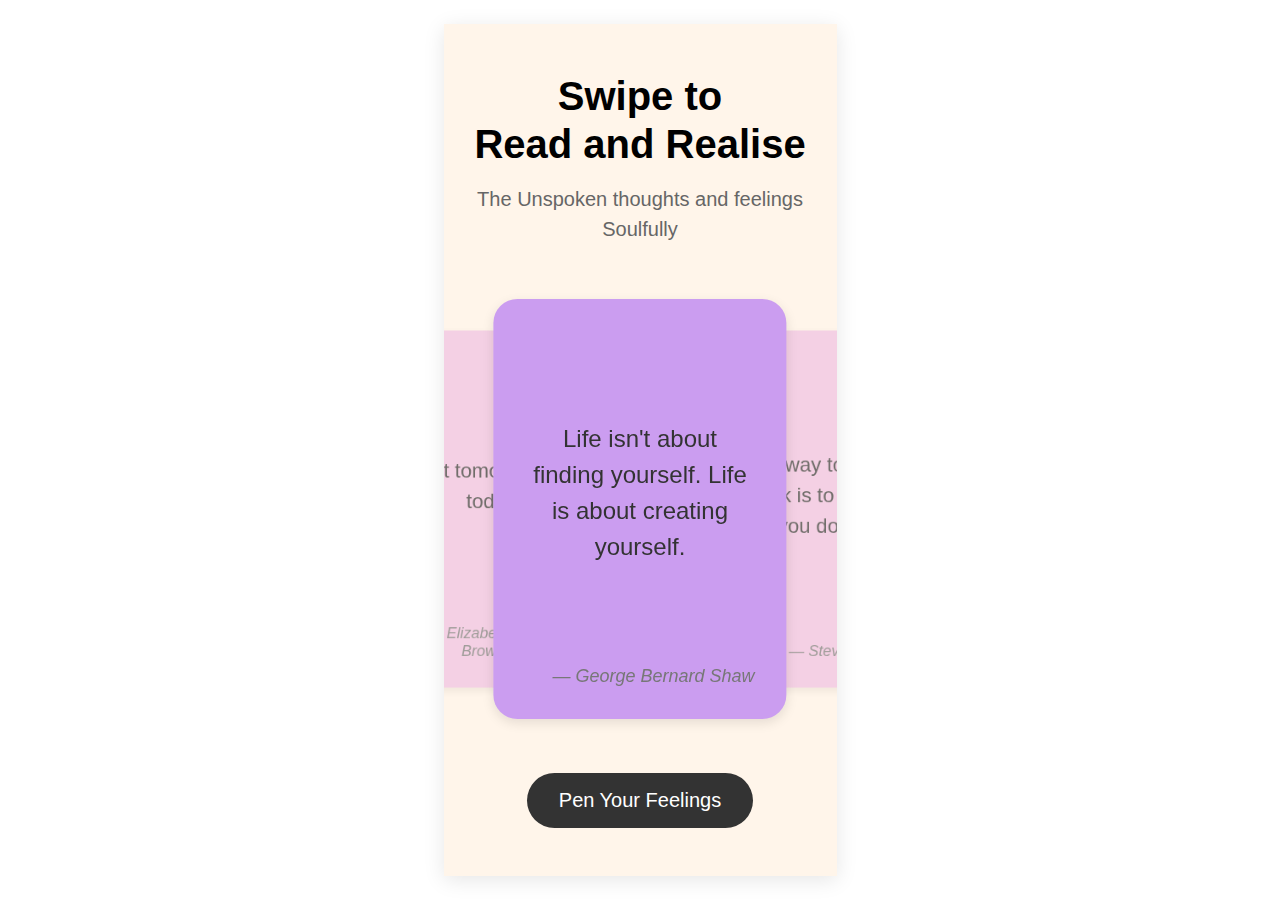
==== home.html @ e43ec96a "Rename Home.html to home.html" ====
<!DOCTYPE html>
<html lang="en">
<head>
    <meta charset="UTF-8">
    <meta name="viewport" content="width=device-width, initial-scale=1.0">
    <title>Journal App</title>
    <style>
        * {
            margin: 0;
            padding: 0;
            box-sizing: border-box;
        }

        body {
            background: white;
            min-height: 100vh;
            font-family: -apple-system, BlinkMacSystemFont, 'Segoe UI', Roboto, Oxygen, Ubuntu, Cantarell, sans-serif;
            display: flex;
            justify-content: center;
            align-items: center;
        }

        .mobile-view {
            width: 393px;
            height: 852px;
            background: #FFF5EA;
            position: relative;
            overflow: hidden;
            box-shadow: 0 4px 20px rgba(0, 0, 0, 0.1);
            display: flex;
            flex-direction: column;
            padding: 48px 24px;
        }

        .header {
            text-align: center;
            margin-bottom: 40px;
        }

        .title {
            font-size: 40px;
            font-weight: 700;
            margin-bottom: 16px;
            line-height: 1.2;
            color: #000;
        }

        .subtitle {
            font-size: 20px;
            color: #666;
            line-height: 1.5;
        }

        .card-container {
            flex: 1;
            position: relative;
            display: flex;
            align-items: center;
            justify-content: center;
            margin-bottom: 40px;
            perspective: 1000px;
            transform-style: preserve-3d;
        }

        .card-carousel {
            width: 100%;
            height: 420px;
            position: relative;
            overflow: visible;
        }

        .card {
            width: 85%;
            height: 100%;
            position: absolute;
            left: 50%;
            top: 0;
            border-radius: 24px;
            box-shadow: 0 4px 12px rgba(0, 0, 0, 0.1);
            transition: all 0.5s ease;
            display: flex;
            flex-direction: column;
            justify-content: space-between;
            padding: 32px;
            text-align: center;
            will-change: transform;
            transform-origin: center center;
            transform: translateX(-50%) scale(0.8);
            opacity: 0;
            cursor: grab;
            user-select: none;
        }

        .card.prev {
            transform: translateX(-100%) scale(0.85);
            opacity: 0.7;
            z-index: 1;
        }

        .card.current {
            transform: translateX(-50%) scale(1);
            opacity: 1;
            z-index: 2;
        }

        .card.next {
            transform: translateX(0%) scale(0.85);
            opacity: 0.7;
            z-index: 1;
        }

        .card-text {
            flex: 1;
            display: flex;
            align-items: center;
            justify-content: center;
            font-size: 24px;
            line-height: 1.5;
            color: #333;
            word-wrap: break-word;
            max-width: 100%;
            text-align: center;
        }

        .author {
            font-size: 18px;
            color: #777;
            margin-top: 12px;
            font-style: italic;
            align-self: flex-end; /* Ensure the author is aligned to the bottom of the card */
        }

        .button {
            background: #333;
            color: white;
            border: none;
            padding: 16px 32px;
            border-radius: 9999px;
            font-size: 20px;
            cursor: pointer;
            display: block;
            margin: 0 auto;
            width: fit-content;
            z-index: 3;
        }

        @media (min-width: 768px) {
            body {
                background: white;
            }
            
            .mobile-view {
                margin: auto;
            }
        }
    </style>
</head>
<body>
    <div class="mobile-view">
        <div class="header">
            <h1 class="title">Swipe to<br>Read and Realise</h1>
            <p class="subtitle">The Unspoken thoughts and feelings<br>Soulfully</p>
        </div>

        <div class="card-container">
            <div class="card-carousel">
                <!-- Cards will be dynamically added here -->
            </div>
        </div>

        <button class="button">Pen Your Feelings</button>

    </div>

    <script>
        const cardContents = [
            { content: "Life isn't about finding yourself. Life is about creating yourself.", author: "George Bernard Shaw" },
            { content: "The only way to do great work is to love what you do.", author: "Steve Jobs" },
            { content: "Everything you've ever wanted is on the other side of fear.", author: "George Addair" },
            { content: "The future belongs to those who believe in the beauty of their dreams.", author: "Eleanor Roosevelt" },
            { content: "Don't count the days, make the days count.", author: "Muhammad Ali" },
            { content: "Success is not final, failure is not fatal: it is the courage to continue that counts.", author: "Winston Churchill" },
            { content: "The best way to predict the future is to create it.", author: "Abraham Lincoln" },
            { content: "Every moment is a fresh beginning.", author: "T.S. Eliot" },
            { content: "Believe you can and you're halfway there.", author: "Theodore Roosevelt" },
            { content: "The journey of a thousand miles begins with one step.", author: "Lao Tzu" },
            { content: "It's not what happens to you, but how you react to it that matters.", author: "Epictetus" },
            { content: "Do what you can, with what you have, where you are.", author: "Theodore Roosevelt" },
            { content: "The only impossible journey is the one you never begin.", author: "Tony Robbins" },
            { content: "Life is what happens while you're busy making other plans.", author: "John Lennon" },
            { content: "You are never too old to set another goal or to dream a new dream.", author: "C.S. Lewis" },
            { content: "The purpose of our lives is to be happy.", author: "Dalai Lama" },
            { content: "Keep your face always toward the sunshine, and shadows will fall behind you.", author: "Walt Whitman" },
            { content: "What you get by achieving your goals is not as important as what you become by achieving your goals.", author: "Zig Ziglar" },
            { content: "The only limit to our realization of tomorrow will be our doubts of today.", author: "Franklin D. Roosevelt" },
            { content: "Light tomorrow with today.", author: "Elizabeth Barrett Browning" }
        ];

        const carousel = document.querySelector('.card-carousel');
        let currentCard = 0;
        let startX = 0;
        let isDragging = false;

        function updateCards() {
            const cards = document.querySelectorAll('.card');
            cards.forEach((card, index) => {
                card.className = 'card';
                if (index === currentCard) {
                    card.classList.add('current');
                } else if (index === (currentCard - 1 + cardContents.length) % cardContents.length) {
                    card.classList.add('prev');
                } else if (index === (currentCard + 1) % cardContents.length) {
                    card.classList.add('next');
                }
            });
        }

        // Create and add cards
        cardContents.forEach((item, index) => {
            const card = document.createElement('div');
            card.className = 'card';
            card.style.backgroundColor = index % 2 === 0 ? '#CB9DF0' : '#F0C1E1';
            
            const textDiv = document.createElement('div');
            textDiv.className = 'card-text';
            textDiv.textContent = item.content;
            
            const authorDiv = document.createElement('div');
            authorDiv.className = 'author';
            authorDiv.textContent = `— ${item.author}`;
            
            card.appendChild(textDiv);
            card.appendChild(authorDiv);
            carousel.appendChild(card);
        });

        // Initial card setup
        updateCards();

        // Touch events
        carousel.addEventListener('touchstart', (e) => {
            startX = e.touches[0].clientX;
            isDragging = true;
        });

        carousel.addEventListener('touchmove', (e) => {
            if (!isDragging) return;
            
            const x = e.touches[0].clientX;
            const walk = startX - x;
            
            if (Math.abs(walk) > 20) {
                e.preventDefault();
            }
        }, { passive: false });

        carousel.addEventListener('touchend', (e) => {
            if (!isDragging) return;
            
            isDragging = false;
            const x = e.changedTouches[0].clientX;
            const walk = startX - x;
            
            if (Math.abs(walk) > 50) {
                if (walk > 0) {
                    currentCard = (currentCard + 1) % cardContents.length;
                } else {
                    currentCard = (currentCard - 1 + cardContents.length) % cardContents.length;
                }
                updateCards();
            }
        });
    </script>
</body>
</html>
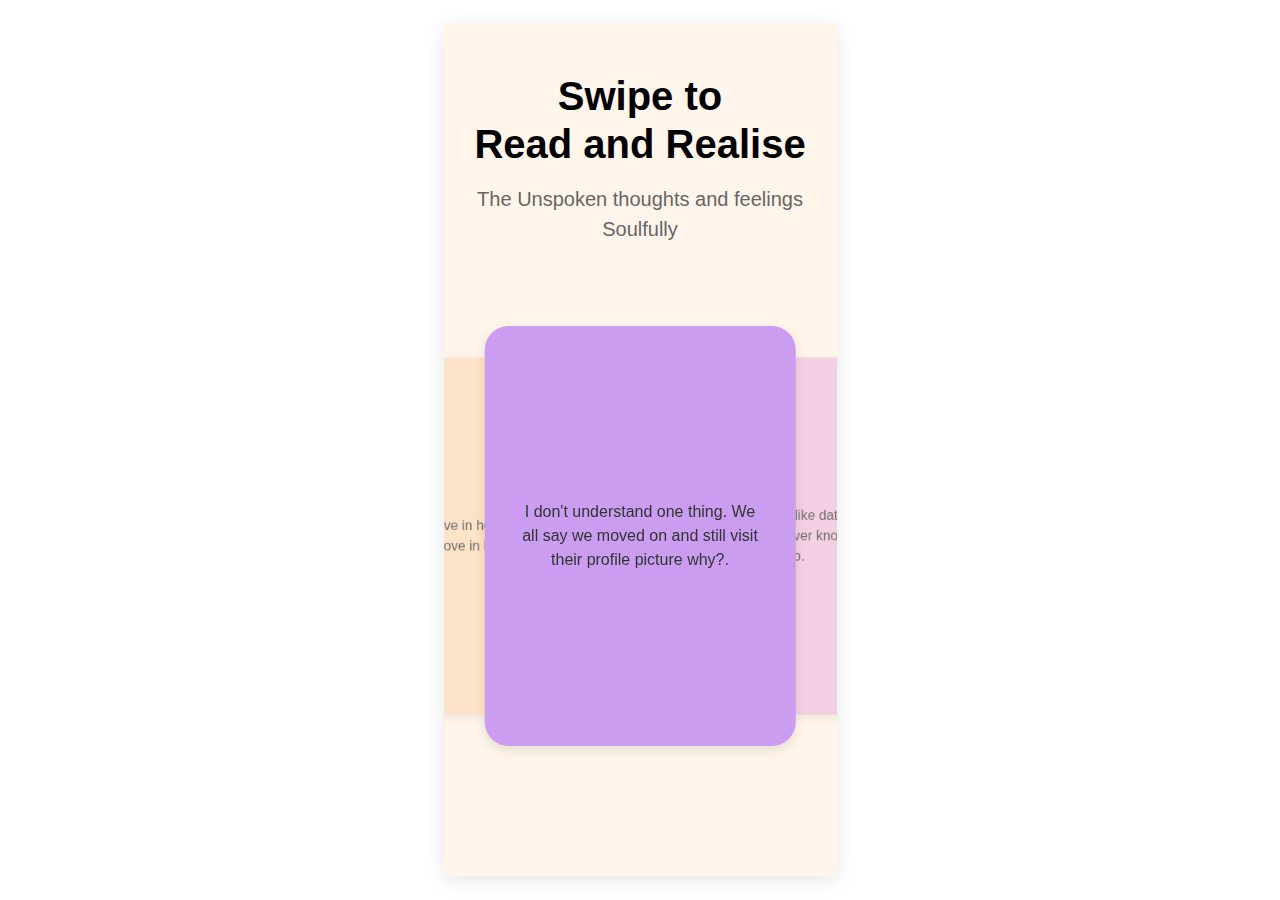
==== commit 833793a2: "Update home.html" ====
--- a/home.html
+++ b/home.html
@@ -5,154 +5,148 @@
     <meta name="viewport" content="width=device-width, initial-scale=1.0">
     <title>Journal App</title>
     <style>
-        * {
-            margin: 0;
-            padding: 0;
-            box-sizing: border-box;
-        }
-
+    * {
+        margin: 0;
+        padding: 0;
+        box-sizing: border-box;
+        -webkit-user-select: none; /* Fallback for Safari */
+        user-select: none; /* Standard for other browsers */
+    }
+
+    body {
+        background: white;
+        min-height: 100vh;
+        font-family: -apple-system, BlinkMacSystemFont, 'Segoe UI', Roboto, Oxygen, Ubuntu, Cantarell, sans-serif;
+        display: flex;
+        justify-content: center;
+        align-items: center;
+    }
+
+    .mobile-view {
+        width: 393px;
+        height: 852px;
+        background: #FFF5EA;
+        position: relative;
+        overflow: hidden;
+        box-shadow: 0 4px 20px rgba(0, 0, 0, 0.1);
+        display: flex;
+        flex-direction: column;
+        padding: 48px 24px;
+    }
+
+    .header {
+        text-align: center;
+        margin-bottom: 40px;
+    }
+
+    .title {
+        font-size: 40px;
+        font-weight: 700;
+        margin-bottom: 16px;
+        line-height: 1.2;
+        color: #000;
+    }
+
+    .subtitle {
+        font-size: 20px;
+        color: #666;
+        line-height: 1.5;
+    }
+
+    .card-container {
+        flex: 1;
+        position: relative;
+        display: flex;
+        align-items: center;
+        justify-content: center;
+        margin-bottom: 40px;
+        perspective: 1000px;
+        transform-style: preserve-3d;
+    }
+
+    .card-carousel {
+        width: 100%;
+        height: 420px;
+        position: relative;
+        overflow: visible;
+    }
+
+    .card {
+        width: 90%;
+        height: 100%;
+        position: absolute;
+        left: 50%;
+        top: 0;
+        border-radius: 24px;
+        box-shadow: 0 4px 12px rgba(0, 0, 0, 0.1);
+        transition: all 0.5s ease;
+        display: flex;
+        flex-direction: column;
+        justify-content: space-between;
+        padding: 32px;
+        text-align: center;
+        will-change: transform;
+        transform-origin: center center;
+        transform: translateX(-50%) scale(0.8);
+        opacity: 0;
+        cursor: grab;
+        user-select: none;
+    }
+
+    .card.prev {
+        transform: translateX(-100%) scale(0.85);
+        opacity: 0.7;
+        z-index: 1;
+    }
+
+    .card.current {
+        transform: translateX(-50%) scale(1);
+        opacity: 1;
+        z-index: 2;
+    }
+
+    .card.next {
+        transform: translateX(0%) scale(0.85);
+        opacity: 0.7;
+        z-index: 1;
+    }
+
+    .card-text {
+        flex: 1;
+        display: flex;
+        align-items: center;
+        justify-content: center;
+        font-size: 16px; /* Reduced font size */
+        line-height: 1.5;
+        color: #333;
+        word-wrap: break-word;
+        max-width: 100%;
+        text-align: center;
+    }
+
+    .button {
+        background: #333;
+        color: white;
+        border: none;
+        padding: 16px 32px;
+        border-radius: 9999px;
+        font-size: 20px;
+        cursor: pointer;
+        display: block;
+        margin: 0 auto;
+        width: fit-content;
+        z-index: 3;
+    }
+
+    @media (min-width: 768px) {
         body {
             background: white;
-            min-height: 100vh;
-            font-family: -apple-system, BlinkMacSystemFont, 'Segoe UI', Roboto, Oxygen, Ubuntu, Cantarell, sans-serif;
-            display: flex;
-            justify-content: center;
-            align-items: center;
         }
 
         .mobile-view {
-            width: 393px;
-            height: 852px;
-            background: #FFF5EA;
-            position: relative;
-            overflow: hidden;
-            box-shadow: 0 4px 20px rgba(0, 0, 0, 0.1);
-            display: flex;
-            flex-direction: column;
-            padding: 48px 24px;
+            margin: auto;
         }
-
-        .header {
-            text-align: center;
-            margin-bottom: 40px;
-        }
-
-        .title {
-            font-size: 40px;
-            font-weight: 700;
-            margin-bottom: 16px;
-            line-height: 1.2;
-            color: #000;
-        }
-
-        .subtitle {
-            font-size: 20px;
-            color: #666;
-            line-height: 1.5;
-        }
-
-        .card-container {
-            flex: 1;
-            position: relative;
-            display: flex;
-            align-items: center;
-            justify-content: center;
-            margin-bottom: 40px;
-            perspective: 1000px;
-            transform-style: preserve-3d;
-        }
-
-        .card-carousel {
-            width: 100%;
-            height: 420px;
-            position: relative;
-            overflow: visible;
-        }
-
-        .card {
-            width: 85%;
-            height: 100%;
-            position: absolute;
-            left: 50%;
-            top: 0;
-            border-radius: 24px;
-            box-shadow: 0 4px 12px rgba(0, 0, 0, 0.1);
-            transition: all 0.5s ease;
-            display: flex;
-            flex-direction: column;
-            justify-content: space-between;
-            padding: 32px;
-            text-align: center;
-            will-change: transform;
-            transform-origin: center center;
-            transform: translateX(-50%) scale(0.8);
-            opacity: 0;
-            cursor: grab;
-            user-select: none;
-        }
-
-        .card.prev {
-            transform: translateX(-100%) scale(0.85);
-            opacity: 0.7;
-            z-index: 1;
-        }
-
-        .card.current {
-            transform: translateX(-50%) scale(1);
-            opacity: 1;
-            z-index: 2;
-        }
-
-        .card.next {
-            transform: translateX(0%) scale(0.85);
-            opacity: 0.7;
-            z-index: 1;
-        }
-
-        .card-text {
-            flex: 1;
-            display: flex;
-            align-items: center;
-            justify-content: center;
-            font-size: 24px;
-            line-height: 1.5;
-            color: #333;
-            word-wrap: break-word;
-            max-width: 100%;
-            text-align: center;
-        }
-
-        .author {
-            font-size: 18px;
-            color: #777;
-            margin-top: 12px;
-            font-style: italic;
-            align-self: flex-end; /* Ensure the author is aligned to the bottom of the card */
-        }
-
-        .button {
-            background: #333;
-            color: white;
-            border: none;
-            padding: 16px 32px;
-            border-radius: 9999px;
-            font-size: 20px;
-            cursor: pointer;
-            display: block;
-            margin: 0 auto;
-            width: fit-content;
-            z-index: 3;
-        }
-
-        @media (min-width: 768px) {
-            body {
-                background: white;
-            }
-            
-            .mobile-view {
-                margin: auto;
-            }
-        }
+    }
     </style>
 </head>
 <body>
@@ -167,33 +161,45 @@
                 <!-- Cards will be dynamically added here -->
             </div>
         </div>
-
-        <button class="button">Pen Your Feelings</button>
-
     </div>
 
     <script>
         const cardContents = [
-            { content: "Life isn't about finding yourself. Life is about creating yourself.", author: "George Bernard Shaw" },
-            { content: "The only way to do great work is to love what you do.", author: "Steve Jobs" },
-            { content: "Everything you've ever wanted is on the other side of fear.", author: "George Addair" },
-            { content: "The future belongs to those who believe in the beauty of their dreams.", author: "Eleanor Roosevelt" },
-            { content: "Don't count the days, make the days count.", author: "Muhammad Ali" },
-            { content: "Success is not final, failure is not fatal: it is the courage to continue that counts.", author: "Winston Churchill" },
-            { content: "The best way to predict the future is to create it.", author: "Abraham Lincoln" },
-            { content: "Every moment is a fresh beginning.", author: "T.S. Eliot" },
-            { content: "Believe you can and you're halfway there.", author: "Theodore Roosevelt" },
-            { content: "The journey of a thousand miles begins with one step.", author: "Lao Tzu" },
-            { content: "It's not what happens to you, but how you react to it that matters.", author: "Epictetus" },
-            { content: "Do what you can, with what you have, where you are.", author: "Theodore Roosevelt" },
-            { content: "The only impossible journey is the one you never begin.", author: "Tony Robbins" },
-            { content: "Life is what happens while you're busy making other plans.", author: "John Lennon" },
-            { content: "You are never too old to set another goal or to dream a new dream.", author: "C.S. Lewis" },
-            { content: "The purpose of our lives is to be happy.", author: "Dalai Lama" },
-            { content: "Keep your face always toward the sunshine, and shadows will fall behind you.", author: "Walt Whitman" },
-            { content: "What you get by achieving your goals is not as important as what you become by achieving your goals.", author: "Zig Ziglar" },
-            { content: "The only limit to our realization of tomorrow will be our doubts of today.", author: "Franklin D. Roosevelt" },
-            { content: "Light tomorrow with today.", author: "Elizabeth Barrett Browning" }
+            { content: "I don't understand one thing. We all say we moved on and still visit their profile picture why?." },
+            { content: "I don't actually like dates. I get awkward as I never know what to do." },
+            { content: "Searching songs for post is a pain in the ass." },
+            { content: "Some souls suffer alone, fight alone. They heal, they win." },
+            { content: "My flex is I can heal me without anyones help." },
+            { content: "Sorry, I didn’t see things the way you see me. You’re my good friend. But how do I call those happy memories? You love the way I call you. Our late-night calls, texting even when we're busy, and you saying I'm the right one for you. You showed my pictures to your mom, telling her I'm the most beautiful girl. You said you would take me wherever you go,"},
+            { content: "You'd be ready to apologize first because you never want to lose me at any cost. We used to say it's hard to live without each other. You love my hair, eyes, and my smile. You always make time to see me. We talk about love, and you say I'm a kid to you, promising that you'll always be by my side to take care of me. And I'll miss your cute possessiveness when I talk to other boys. All these memories will be unforgettable, and thank you for them." },
+            { content: "Being loved is the minimum. Make sure you're also valued, respected, prioritized, desired, heard, understood and supported" },
+            { content: "Don't force anything. Always listen to your heart and take decisions wisely." },
+            { content: "When a girl wants to change her life. She cuts her hair. When a women wants to change her life. She cuts people." },
+            { content: "I got no time forcing anything. You talk, I talk, Tou don't, I don't." },
+            { content: "If I let you go, it's because I need to be happy, with or without you in my life." },
+            { content: "Time takes us where we need to." },
+            { content: "You will realise when you read old chats. You have gone throught a lot by begging the wrong one in your life and you believed all the fake promises. But still you didn't give up on yourseld. Happy days are coming keep shining." },
+            { content: "If it is not love then why do you care." },
+            { content: "Okay they never admit their mistake, but deep inside they know what they did." },
+            { content: "If you feel heavy right now just sleep. Good Night." },
+            { content: "Those unforgettable eye contact.." },
+            { content: "If you don't treat her right, don't be pissed or surprised when someone else does. Taking a woman for granted leads to just one place, Her finding someone who appreciates her for HER." },
+            { content: "Me wondering how I survived all those tough times in my life I thought I never would, It was very hard for me to wake up the next day. Dont know why I loved so much without getting anything in return. Which is very stupid now. Now I'm here not regretting but thankful for the lesson. They changed me into a who I am today." },
+            { content: "I hate that I have to heal from things that weren'e my fault." },
+            { content: "If a woman doesn't feel safe around you, you have failed as a man. It is your responsibility to drop her home safe without abusing her mentally and physically." },
+            { content: "And suddenly you feel  that he is the one." },
+            { content: "I'm in my calm era. I just pray now and let things be." },
+            { content: "There is love in holding and, There is love in letting go." },
+            { content: "Adulting is realising that all you need is a stable income, a supportive partner and a peaceful home." },
+            { content: "The monster you saw at the end of your relationship is who they really are." },
+            { content: "When God wants to bless a man, He gives him a quality women." },
+            { content: "There is love in holding and, There is love in letting go." },
+            { content: "For a girl, her partner's birthday is basically her second birthday." },
+            { content: "There is love in holding and, There is love in letting go." },
+            { content: "I might be a little toxic but atleast I'm loyal" },
+            { content: "I hate myself for thinking about you once again." },
+            { content: "If you treat each other right, just like you did in the beginning, there will never be an end." },
+            { content: "There is love in holding and, There is love in letting go." },
         ];
 
         const carousel = document.querySelector('.card-carousel');
@@ -216,21 +222,18 @@
         }
 
         // Create and add cards
+        const colors = ['#CB9DF0', '#F0C1E1', '#FDDBBB', '#FFF9BF'];
+
         cardContents.forEach((item, index) => {
             const card = document.createElement('div');
             card.className = 'card';
-            card.style.backgroundColor = index % 2 === 0 ? '#CB9DF0' : '#F0C1E1';
+            card.style.backgroundColor = colors[index % colors.length];  // Cycles through the 4 colors
             
             const textDiv = document.createElement('div');
             textDiv.className = 'card-text';
             textDiv.textContent = item.content;
             
-            const authorDiv = document.createElement('div');
-            authorDiv.className = 'author';
-            authorDiv.textContent = `— ${item.author}`;
-            
             card.appendChild(textDiv);
-            card.appendChild(authorDiv);
             carousel.appendChild(card);
         });
 
